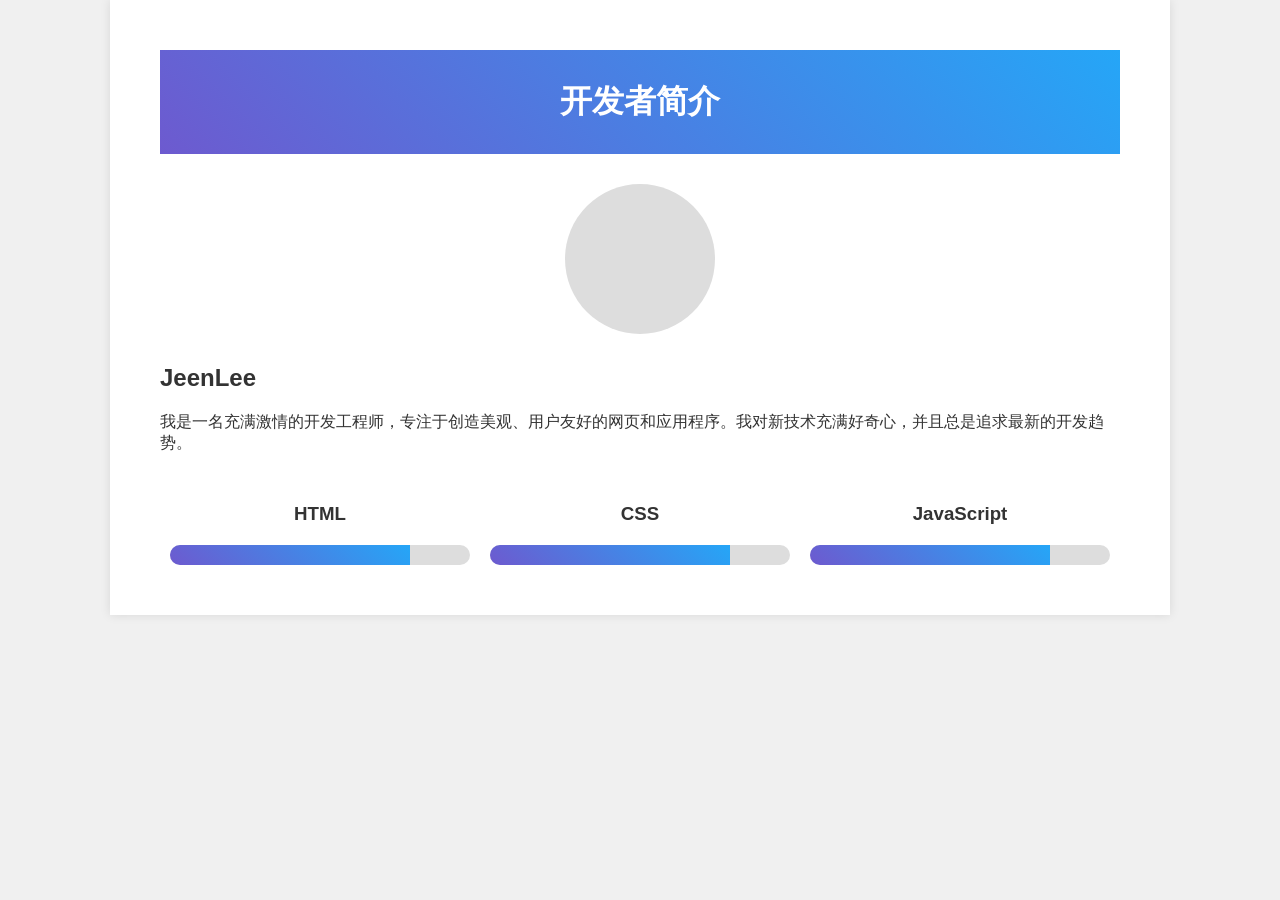
==== index.html @ 9e8b810d "Create index.html" ====
<!DOCTYPE html>
<html lang="en">
<head>
<meta charset="UTF-8">
<meta name="viewport" content="width=device-width, initial-scale=1.0">
<title>开发者简介</title>
<style>
    body {
        font-family: 'Arial', sans-serif;
        margin: 0;
        padding: 0;
        background: #f0f0f0;
        color: #333;
    }
    .container {
        max-width: 960px;
        margin: auto;
        padding: 50px;
        background: white;
        box-shadow: 0 0 10px rgba(0, 0, 0, 0.1);
    }
    .header {
        background: linear-gradient(45deg, #6D5ACF 0%, #25A6F7 100%);
        color: white;
        padding: 30px 0;
        text-align: center;
    }
    .header h1 {
        margin: 0;
    }
    .profile-pic {
        width: 150px;
        height: 150px;
        border-radius: 50%;
        background: #ddd;
        margin: 30px auto;
    }
    .skills {
        display: flex;
        justify-content: space-around;
        margin-top: 30px;
    }
    .skills .skill {
        flex: 1;
        margin: 0 10px;
        text-align: center;
    }
    .skill h3 {
        margin-bottom: 20px;
    }
    .skill-bar {
        height: 20px;
        background: #ddd;
        border-radius: 10px;
        overflow: hidden;
        position: relative;
    }
    .skill-bar::after {
        content: '';
        display: block;
        height: 100%;
        background: linear-gradient(45deg, #6D5ACF, #25A6F7);
        width: 80%; /* Example skill level */
        position: absolute;
    }
</style>
</head>
<body>
<div class="container">
    <div class="header">
        <h1>开发者简介</h1>
    </div>
    <div class="profile-pic"></div>
    <h2>JeenLee</h2>
    <p>我是一名充满激情的开发工程师，专注于创造美观、用户友好的网页和应用程序。我对新技术充满好奇心，并且总是追求最新的开发趋势。</p>
    <div class="skills">
        <div class="skill">
            <h3>HTML</h3>
            <div class="skill-bar"></div>
        </div>
        <div class="skill">
            <h3>CSS</h3>
            <div class="skill-bar"></div>
        </div>
        <div class="skill">
            <h3>JavaScript</h3>
            <div class="skill-bar"></div>
        </div>
    </div>
</div>
</body>
</html>
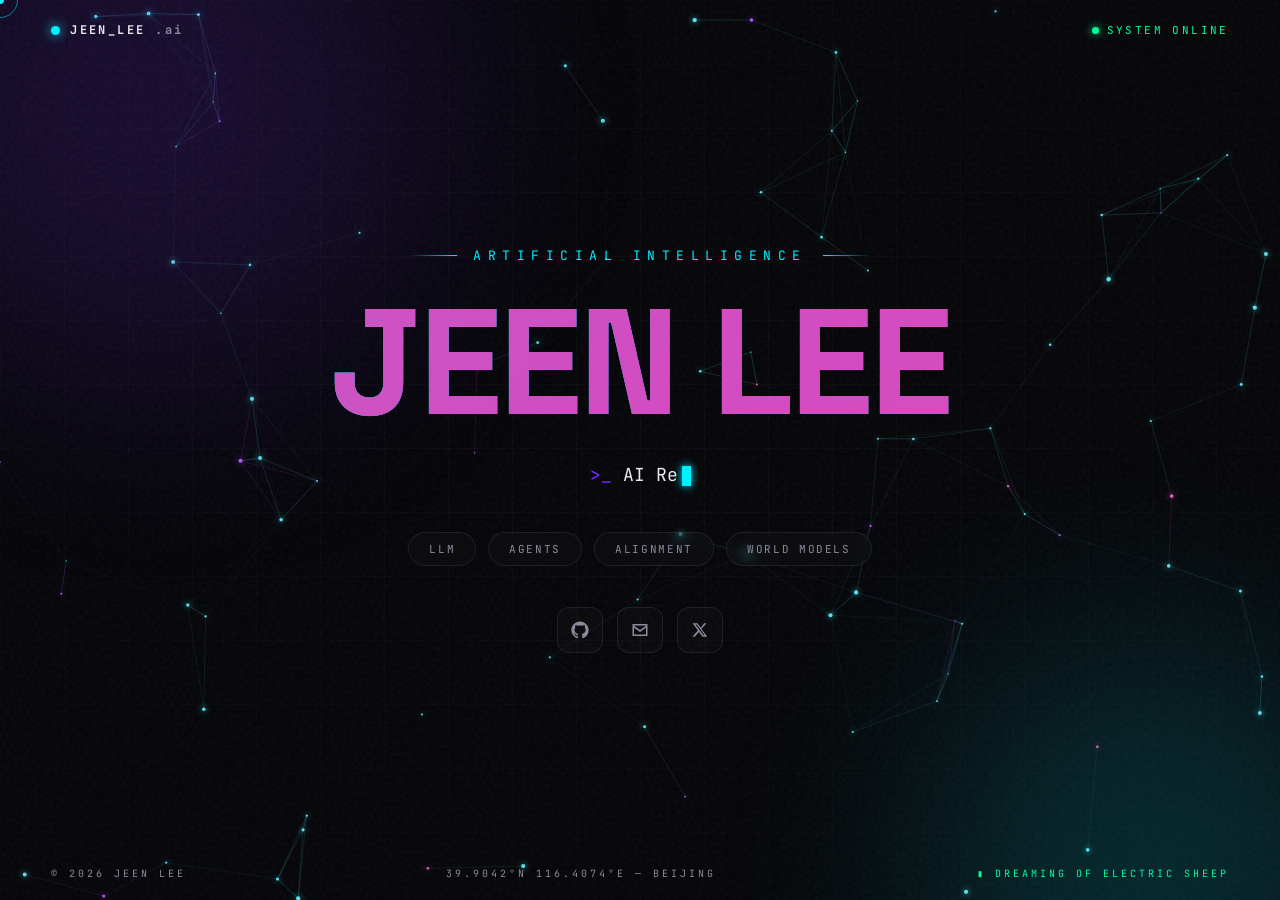
==== commit e7b947f1: "Redesign homepage: minimal AI-themed single-screen style" ====
--- a/index.html
+++ b/index.html
@@ -1,92 +1,234 @@
 <!DOCTYPE html>
-<html lang="en">
+<html lang="zh-CN">
 <head>
 <meta charset="UTF-8">
 <meta name="viewport" content="width=device-width, initial-scale=1.0">
-<title>开发者简介</title>
+<title>JEEN LEE</title>
+<meta name="description" content="Jeen Lee — AI Researcher & Builder">
+<link rel="preconnect" href="https://fonts.googleapis.com">
+<link rel="preconnect" href="https://fonts.gstatic.com" crossorigin>
+<link href="https://fonts.googleapis.com/css2?family=Space+Grotesk:wght@300;400;600;700&family=JetBrains+Mono:wght@300;400;700&family=Noto+Sans+SC:wght@300;500;900&display=swap" rel="stylesheet">
 <style>
-    body {
-        font-family: 'Arial', sans-serif;
-        margin: 0;
-        padding: 0;
-        background: #f0f0f0;
-        color: #333;
-    }
-    .container {
-        max-width: 960px;
-        margin: auto;
-        padding: 50px;
-        background: white;
-        box-shadow: 0 0 10px rgba(0, 0, 0, 0.1);
-    }
-    .header {
-        background: linear-gradient(45deg, #6D5ACF 0%, #25A6F7 100%);
-        color: white;
-        padding: 30px 0;
-        text-align: center;
-    }
-    .header h1 {
-        margin: 0;
-    }
-    .profile-pic {
-        width: 150px;
-        height: 150px;
-        border-radius: 50%;
-        background: #ddd;
-        margin: 30px auto;
-    }
-    .skills {
-        display: flex;
-        justify-content: space-around;
-        margin-top: 30px;
-    }
-    .skills .skill {
-        flex: 1;
-        margin: 0 10px;
-        text-align: center;
-    }
-    .skill h3 {
-        margin-bottom: 20px;
-    }
-    .skill-bar {
-        height: 20px;
-        background: #ddd;
-        border-radius: 10px;
-        overflow: hidden;
-        position: relative;
-    }
-    .skill-bar::after {
-        content: '';
-        display: block;
-        height: 100%;
-        background: linear-gradient(45deg, #6D5ACF, #25A6F7);
-        width: 80%; /* Example skill level */
-        position: absolute;
-    }
+:root{
+  --bg:#050508;
+  --line:rgba(255,255,255,.08);
+  --txt:#e8e8f0;
+  --dim:#8b8b9e;
+  --cyan:#00f0ff;
+  --violet:#7b2fff;
+  --magenta:#ff2fb3;
+  --green:#00ff9d;
+  --grad:linear-gradient(135deg,#00f0ff 0%,#7b2fff 50%,#ff2fb3 100%);
+}
+*{margin:0;padding:0;box-sizing:border-box}
+html,body{height:100%}
+body{
+  background:var(--bg);color:var(--txt);
+  font-family:'Space Grotesk','Noto Sans SC',sans-serif;
+  overflow:hidden;cursor:none;
+}
+::selection{background:var(--cyan);color:#000}
+
+/* cursor */
+.cursor-dot{position:fixed;top:0;left:0;width:8px;height:8px;background:var(--cyan);border-radius:50%;pointer-events:none;z-index:9999;transform:translate(-50%,-50%);mix-blend-mode:screen}
+.cursor-ring{position:fixed;top:0;left:0;width:36px;height:36px;border:1px solid rgba(0,240,255,.5);border-radius:50%;pointer-events:none;z-index:9998;transform:translate(-50%,-50%);transition:width .25s,height .25s,border-color .25s}
+body.hovering .cursor-ring{width:60px;height:60px;border-color:var(--magenta)}
+@media(hover:none){.cursor-dot,.cursor-ring{display:none}body{cursor:auto}}
+
+/* preloader */
+#preloader{position:fixed;inset:0;background:var(--bg);z-index:10000;display:flex;align-items:center;justify-content:center;transition:opacity .7s,visibility .7s}
+#preloader.done{opacity:0;visibility:hidden}
+.pre-num{font-size:clamp(40px,7vw,80px);font-weight:700;background:var(--grad);-webkit-background-clip:text;background-clip:text;-webkit-text-fill-color:transparent;font-variant-numeric:tabular-nums}
+
+/* background */
+#neural{position:fixed;inset:0;z-index:0}
+.grid-overlay{position:fixed;inset:0;z-index:1;pointer-events:none;
+  background-image:linear-gradient(rgba(255,255,255,.025) 1px,transparent 1px),linear-gradient(90deg,rgba(255,255,255,.025) 1px,transparent 1px);
+  background-size:64px 64px;
+  mask-image:radial-gradient(ellipse 75% 65% at 50% 45%,#000 25%,transparent 100%);
+  -webkit-mask-image:radial-gradient(ellipse 75% 65% at 50% 45%,#000 25%,transparent 100%);
+}
+.noise{position:fixed;inset:0;z-index:2;pointer-events:none;opacity:.05;
+  background-image:url("data:image/svg+xml,%3Csvg viewBox='0 0 256 256' xmlns='http://www.w3.org/2000/svg'%3E%3Cfilter id='n'%3E%3CfeTurbulence type='fractalNoise' baseFrequency='0.9' numOctaves='2'/%3E%3C/filter%3E%3Crect width='100%25' height='100%25' filter='url(%23n)'/%3E%3C/svg%3E");
+}
+.aurora{position:fixed;z-index:1;border-radius:50%;filter:blur(120px);pointer-events:none;opacity:.16}
+.aurora.a{width:44vw;height:44vw;background:var(--violet);top:-14vw;left:-10vw;animation:drift1 18s ease-in-out infinite alternate}
+.aurora.b{width:36vw;height:36vw;background:var(--cyan);bottom:-16vw;right:-8vw;animation:drift2 22s ease-in-out infinite alternate}
+@keyframes drift1{to{transform:translate(9vw,7vh) scale(1.15)}}
+@keyframes drift2{to{transform:translate(-8vw,-6vh) scale(.9)}}
+
+/* layout */
+.stage{position:relative;z-index:3;height:100vh;display:flex;flex-direction:column;align-items:center;justify-content:center;text-align:center;padding:0 6vw}
+
+/* top bar */
+.topbar{position:fixed;top:0;left:0;right:0;z-index:100;display:flex;justify-content:space-between;align-items:center;padding:22px 4vw;font-family:'JetBrains Mono',monospace;font-size:12px;letter-spacing:.2em}
+.logo{display:flex;align-items:center;gap:10px;color:var(--txt);text-decoration:none;font-weight:700}
+.logo .dot{width:9px;height:9px;border-radius:50%;background:var(--cyan);box-shadow:0 0 12px var(--cyan);animation:pulse 2s infinite}
+@keyframes pulse{0%,100%{opacity:1}50%{opacity:.35}}
+.status{color:var(--green);display:flex;align-items:center;gap:8px;font-size:11px}
+.status::before{content:'';width:7px;height:7px;border-radius:50%;background:var(--green);box-shadow:0 0 8px var(--green);animation:pulse 1.6s infinite}
+@media(max-width:600px){.status{display:none}}
+
+/* hero */
+.tag{font-family:'JetBrains Mono',monospace;font-size:clamp(10px,1.4vw,13px);letter-spacing:.5em;color:var(--cyan);margin-bottom:3vh;display:flex;align-items:center;gap:16px}
+.tag::before,.tag::after{content:'';width:clamp(24px,4vw,48px);height:1px;background:linear-gradient(90deg,transparent,var(--cyan))}
+.tag::after{background:linear-gradient(90deg,var(--cyan),transparent)}
+.glitch{font-size:clamp(52px,13vw,150px);font-weight:700;line-height:.95;letter-spacing:-.02em;position:relative;background:var(--grad);-webkit-background-clip:text;background-clip:text;-webkit-text-fill-color:transparent}
+.glitch::before,.glitch::after{content:attr(data-text);position:absolute;inset:0;background:none;-webkit-text-fill-color:initial}
+.glitch::before{color:var(--cyan);animation:gl1 3.5s infinite linear alternate-reverse;opacity:.8}
+.glitch::after{color:var(--magenta);animation:gl2 2.8s infinite linear alternate-reverse;opacity:.8}
+@keyframes gl1{0%,92%,100%{clip-path:inset(100% 0 0 0);transform:none}93%{clip-path:inset(10% 0 60% 0);transform:translate(-4px,2px)}95%{clip-path:inset(50% 0 20% 0);transform:translate(4px,-2px)}97%{clip-path:inset(80% 0 5% 0);transform:translate(-2px,1px)}}
+@keyframes gl2{0%,90%,100%{clip-path:inset(100% 0 0 0);transform:none}91%{clip-path:inset(60% 0 10% 0);transform:translate(4px,2px)}94%{clip-path:inset(20% 0 65% 0);transform:translate(-4px,-1px)}97%{clip-path:inset(5% 0 85% 0);transform:translate(2px,2px)}}
+.sub{margin-top:3.2vh;font-family:'JetBrains Mono',monospace;font-size:clamp(13px,1.8vw,18px);color:var(--dim);min-height:1.6em}
+.sub .typed{color:var(--txt)}
+.sub .caret{display:inline-block;width:9px;height:1.1em;background:var(--cyan);vertical-align:text-bottom;margin-left:4px;animation:blink .8s step-end infinite;box-shadow:0 0 8px var(--cyan)}
+@keyframes blink{50%{opacity:0}}
+
+/* chips */
+.chips{margin-top:4.5vh;display:flex;gap:12px;flex-wrap:wrap;justify-content:center}
+.chip{font-family:'JetBrains Mono',monospace;font-size:11px;letter-spacing:.15em;color:var(--dim);border:1px solid var(--line);border-radius:99px;padding:9px 20px;background:rgba(255,255,255,.02);backdrop-filter:blur(6px);transition:all .3s}
+.chip:hover{color:var(--cyan);border-color:rgba(0,240,255,.5);box-shadow:0 0 20px rgba(0,240,255,.15);transform:translateY(-2px)}
+
+/* socials */
+.socials{margin-top:4.5vh;display:flex;gap:14px}
+.soc{width:46px;height:46px;display:flex;align-items:center;justify-content:center;border:1px solid var(--line);border-radius:12px;color:var(--dim);text-decoration:none;transition:all .3s;background:rgba(255,255,255,.02)}
+.soc svg{width:18px;height:18px;fill:currentColor}
+.soc:hover{color:var(--cyan);border-color:var(--cyan);box-shadow:0 0 24px rgba(0,240,255,.2);transform:translateY(-4px)}
+.soc:nth-child(2):hover{color:var(--magenta);border-color:var(--magenta);box-shadow:0 0 24px rgba(255,47,179,.2)}
+.soc:nth-child(3):hover{color:var(--green);border-color:var(--green);box-shadow:0 0 24px rgba(0,255,157,.2)}
+
+/* bottom */
+.bottombar{position:fixed;bottom:0;left:0;right:0;z-index:100;display:flex;justify-content:space-between;padding:20px 4vw;font-family:'JetBrains Mono',monospace;font-size:10px;letter-spacing:.3em;color:var(--dim)}
+.bottombar .beat{color:var(--green)}
+@media(max-width:600px){.bottombar .coord{display:none}}
 </style>
 </head>
 <body>
-<div class="container">
-    <div class="header">
-        <h1>开发者简介</h1>
-    </div>
-    <div class="profile-pic"></div>
-    <h2>JeenLee</h2>
-    <p>我是一名充满激情的开发工程师，专注于创造美观、用户友好的网页和应用程序。我对新技术充满好奇心，并且总是追求最新的开发趋势。</p>
-    <div class="skills">
-        <div class="skill">
-            <h3>HTML</h3>
-            <div class="skill-bar"></div>
-        </div>
-        <div class="skill">
-            <h3>CSS</h3>
-            <div class="skill-bar"></div>
-        </div>
-        <div class="skill">
-            <h3>JavaScript</h3>
-            <div class="skill-bar"></div>
-        </div>
-    </div>
+
+<div class="cursor-dot"></div>
+<div class="cursor-ring"></div>
+<div id="preloader"><div class="pre-num">0%</div></div>
+
+<canvas id="neural"></canvas>
+<div class="aurora a"></div>
+<div class="aurora b"></div>
+<div class="grid-overlay"></div>
+<div class="noise"></div>
+
+<div class="topbar">
+  <a class="logo" href="#"><span class="dot"></span>JEEN_LEE<span style="color:var(--dim)">.ai</span></a>
+  <div class="status">SYSTEM ONLINE</div>
 </div>
+
+<main class="stage">
+  <div class="tag">ARTIFICIAL INTELLIGENCE</div>
+  <h1 class="glitch" data-text="JEEN LEE">JEEN LEE</h1>
+  <div class="sub"><span style="color:var(--violet)">&gt;_</span> <span class="typed"></span><span class="caret"></span></div>
+  <div class="chips">
+    <span class="chip">LLM</span>
+    <span class="chip">AGENTS</span>
+    <span class="chip">ALIGNMENT</span>
+    <span class="chip">WORLD MODELS</span>
+  </div>
+  <div class="socials">
+    <a class="soc" href="https://github.com/li-fujian" target="_blank" rel="noopener" aria-label="GitHub">
+      <svg viewBox="0 0 24 24"><path d="M12 .5C5.65.5.5 5.65.5 12c0 5.08 3.29 9.39 7.86 10.91.58.11.79-.25.79-.55v-2.17c-3.2.7-3.87-1.36-3.87-1.36-.52-1.33-1.28-1.68-1.28-1.68-1.05-.72.08-.71.08-.71 1.16.08 1.77 1.19 1.77 1.19 1.03 1.77 2.7 1.26 3.36.96.1-.75.4-1.26.73-1.55-2.55-.29-5.23-1.28-5.23-5.68 0-1.26.45-2.28 1.19-3.09-.12-.29-.52-1.46.11-3.05 0 0 .97-.31 3.18 1.18a11 11 0 0 1 5.8 0c2.2-1.49 3.17-1.18 3.17-1.18.63 1.59.23 2.76.11 3.05.74.81 1.19 1.83 1.19 3.09 0 4.41-2.69 5.38-5.25 5.66.41.36.78 1.05.78 2.13v3.16c0 .31.21.67.8.55A11.51 11.51 0 0 0 23.5 12C23.5 5.65 18.35.5 12 .5z"/></svg>
+    </a>
+    <a class="soc" href="mailto:hi@jeenlee.ai" aria-label="Email">
+      <svg viewBox="0 0 24 24"><path d="M2 4h20v16H2V4zm2 2v.4l8 5.6 8-5.6V6H4zm16 12V9.1l-8 5.6-8-5.6V18h16z"/></svg>
+    </a>
+    <a class="soc" href="#" onclick="return false" aria-label="X">
+      <svg viewBox="0 0 24 24"><path d="M17.5 3h3.1l-6.8 7.8L21.8 21h-6.3l-4.9-6.4L5 21H1.9l7.3-8.3L2.2 3h6.4l4.4 5.9L17.5 3zm-1.1 16.1h1.7L7.7 4.8H5.9l10.5 14.3z"/></svg>
+    </a>
+  </div>
+</main>
+
+<div class="bottombar">
+  <span>© 2026 JEEN LEE</span>
+  <span class="coord">39.9042°N 116.4074°E — BEIJING</span>
+  <span class="beat">▮ DREAMING OF ELECTRIC SHEEP</span>
+</div>
+
+<script>
+/* preloader */
+(function(){
+  var num=document.querySelector('.pre-num'),p=0;
+  var t=setInterval(function(){
+    p+=Math.random()*22+8;
+    if(p>=100){p=100;clearInterval(t);setTimeout(function(){document.getElementById('preloader').classList.add('done');},300);}
+    num.textContent=Math.floor(p)+'%';
+  },80);
+})();
+
+/* neural network canvas */
+(function(){
+  var cv=document.getElementById('neural'),ctx=cv.getContext('2d'),W,H,nodes=[],mouse={x:-9999,y:-9999};
+  var N=innerWidth<768?45:90,LINK=150;
+  function rs(){W=cv.width=innerWidth;H=cv.height=innerHeight;}
+  rs();addEventListener('resize',rs);
+  function Node(){
+    this.x=Math.random()*W;this.y=Math.random()*H;
+    this.vx=(Math.random()-.5)*.35;this.vy=(Math.random()-.5)*.35;
+    this.r=Math.random()*1.6+.6;
+    this.hue=Math.random()<.75?185:(Math.random()<.5?275:320);
+  }
+  for(var i=0;i<N;i++)nodes.push(new Node());
+  addEventListener('mousemove',function(e){mouse.x=e.clientX;mouse.y=e.clientY;});
+  addEventListener('mouseout',function(){mouse.x=-9999;mouse.y=-9999;});
+  function tick(){
+    ctx.clearRect(0,0,W,H);
+    var i,j,a,b,dx,dy,d;
+    for(i=0;i<nodes.length;i++){
+      a=nodes[i];a.x+=a.vx;a.y+=a.vy;
+      if(a.x<0||a.x>W)a.vx*=-1;if(a.y<0||a.y>H)a.vy*=-1;
+      dx=mouse.x-a.x;dy=mouse.y-a.y;d=Math.sqrt(dx*dx+dy*dy);
+      if(d<140&&d>0.001){a.x+=dx/d*.6;a.y+=dy/d*.6;}
+    }
+    for(i=0;i<nodes.length;i++)for(j=i+1;j<nodes.length;j++){
+      a=nodes[i];b=nodes[j];dx=a.x-b.x;dy=a.y-b.y;d=dx*dx+dy*dy;
+      if(d<LINK*LINK){
+        var o=(1-Math.sqrt(d)/LINK)*.35;
+        ctx.strokeStyle='hsla('+a.hue+',100%,65%,'+o+')';ctx.lineWidth=.7;
+        ctx.beginPath();ctx.moveTo(a.x,a.y);ctx.lineTo(b.x,b.y);ctx.stroke();
+      }
+    }
+    for(i=0;i<nodes.length;i++){
+      a=nodes[i];
+      ctx.fillStyle='hsla('+a.hue+',100%,70%,.9)';
+      ctx.shadowColor='hsla('+a.hue+',100%,60%,1)';ctx.shadowBlur=6;
+      ctx.beginPath();ctx.arc(a.x,a.y,a.r,0,6.283);ctx.fill();ctx.shadowBlur=0;
+    }
+    requestAnimationFrame(tick);
+  }
+  tick();
+})();
+
+/* custom cursor */
+(function(){
+  var dot=document.querySelector('.cursor-dot'),ring=document.querySelector('.cursor-ring');
+  var x=0,y=0,rx=0,ry=0;
+  addEventListener('mousemove',function(e){x=e.clientX;y=e.clientY;dot.style.left=x+'px';dot.style.top=y+'px';});
+  (function loop(){rx+=(x-rx)*.16;ry+=(y-ry)*.16;ring.style.left=rx+'px';ring.style.top=ry+'px';requestAnimationFrame(loop);})();
+  document.querySelectorAll('a,.chip').forEach(function(el){
+    el.addEventListener('mouseenter',function(){document.body.classList.add('hovering');});
+    el.addEventListener('mouseleave',function(){document.body.classList.remove('hovering');});
+  });
+})();
+
+/* typewriter */
+(function(){
+  var el=document.querySelector('.typed');
+  var lines=['AI Researcher & Builder','Exploring the Edge of AGI','让智能涌现，让未来发生'];
+  var li=0,ci=0,del=false;
+  function step(){
+    var s=lines[li];
+    el.textContent=s.slice(0,ci);
+    if(!del){ci++;if(ci>s.length){del=true;setTimeout(step,2200);return;}}
+    else{ci--;if(ci===0){del=false;li=(li+1)%lines.length;}}
+    setTimeout(step,del?30:75);
+  }
+  setTimeout(step,1200);
+})();
+</script>
 </body>
 </html>
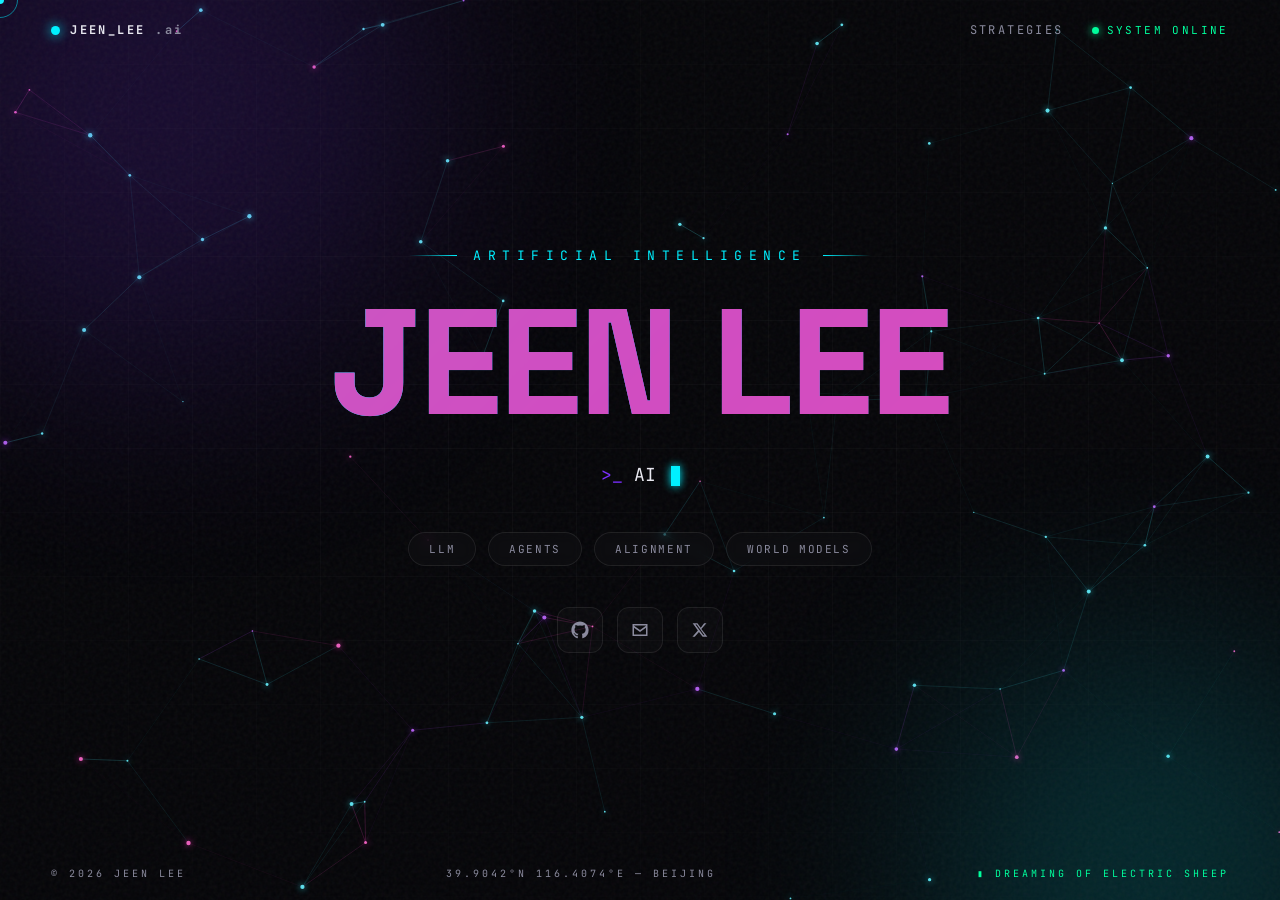
==== commit d773baf2: "Add strategies hub and homepage entry link. Co-authored-by: Cursor <cursoragent@cursor.com>" ====
--- a/index.html
+++ b/index.html
@@ -117,7 +117,10 @@
 
 <div class="topbar">
   <a class="logo" href="#"><span class="dot"></span>JEEN_LEE<span style="color:var(--dim)">.ai</span></a>
-  <div class="status">SYSTEM ONLINE</div>
+  <div style="display:flex;align-items:center;gap:28px">
+    <a href="strategies/" style="color:var(--dim);text-decoration:none;transition:color .25s" onmouseover="this.style.color='var(--cyan)'" onmouseout="this.style.color='var(--dim)'">STRATEGIES</a>
+    <div class="status">SYSTEM ONLINE</div>
+  </div>
 </div>
 
 <main class="stage">
